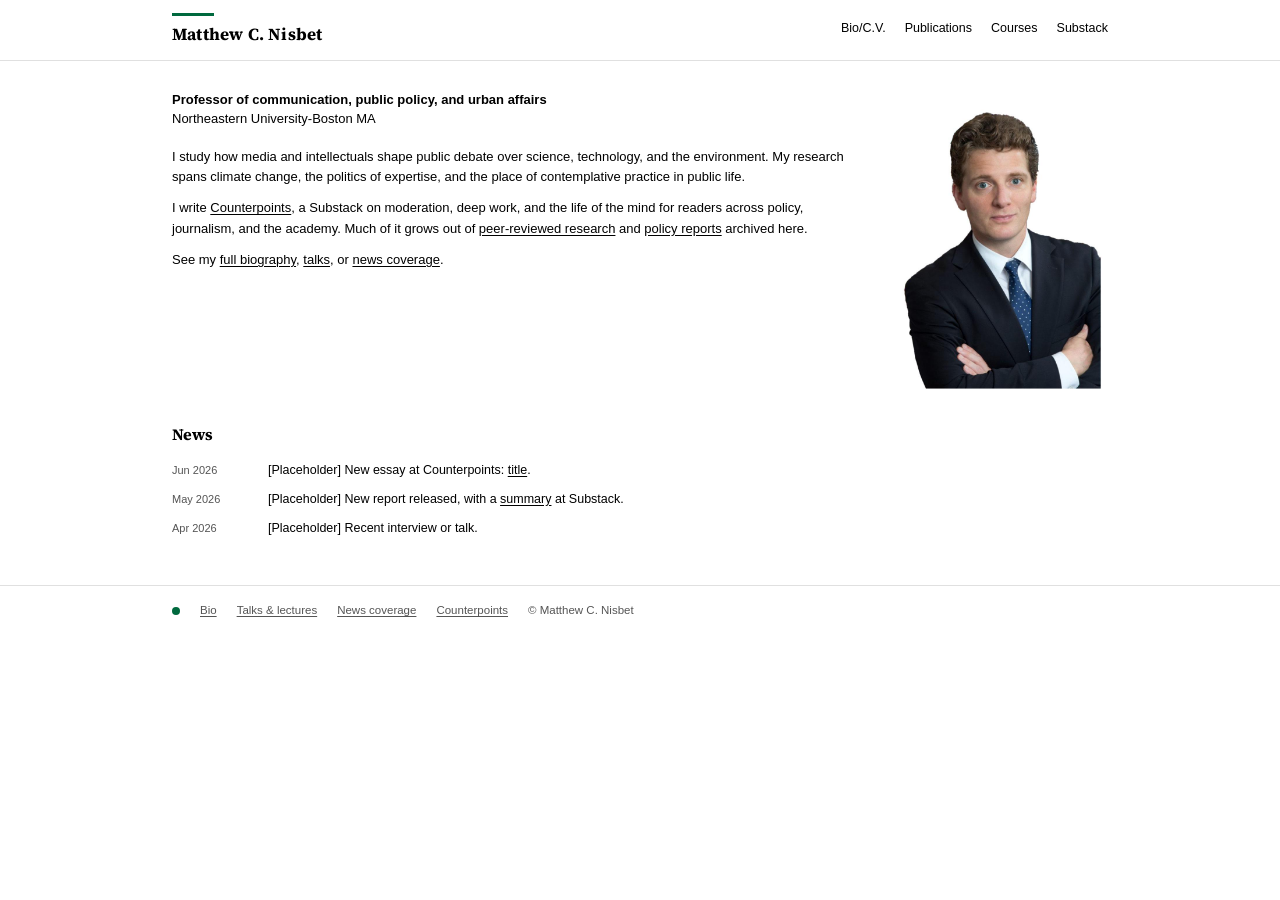
==== index.html @ 19f793f0 "Add files via upload initial site," ====
<!doctype html>
<html lang="en">
<head>
<meta charset="utf-8">
<meta name="viewport" content="width=device-width, initial-scale=1">
<title>Matthew C. Nisbet</title>
<link rel="icon" href="data:image/svg+xml,%3Csvg xmlns='http://www.w3.org/2000/svg' viewBox='0 0 32 32'%3E%3Ccircle cx='16' cy='16' r='9' fill='%2300693E'/%3E%3C/svg%3E">
<link rel="preconnect" href="https://fonts.googleapis.com">
<link rel="stylesheet" href="https://fonts.googleapis.com/css2?family=Source+Serif+4:ital,wght@0,400;0,600;0,700;1,400&display=swap">
<link rel="stylesheet" href="assets/css/style.css">
</head>
<body>
<header class="masthead"><div class="wrap">
  <a class="brand" href="index.html"><span class="bar"></span><span class="name">Matthew C. Nisbet</span></a>
  <nav class="main"><a href="bio.html">Bio/C.V.</a><a href="publications.html">Publications</a><a href="courses.html">Courses</a><a href="https://mattnisbet.substack.com">Substack</a></nav>
</div></header>
<main class="wrap">

<section class="intro">
  <div class="text">
    <div class="title-1">Professor of communication, public policy, and urban affairs</div>
    <div class="title-2">Northeastern University-Boston MA</div>
    <p>I study how media and intellectuals shape public debate over science, technology, and the environment. My research spans climate change, the politics of expertise, and the place of contemplative practice in public life.</p>
    <p>I write <a href="https://mattnisbet.substack.com">Counterpoints</a>, a Substack on moderation, deep work, and the life of the mind for readers across policy, journalism, and the academy. Much of it grows out of <a href="publications.html#peerreviewed">peer-reviewed research</a> and <a href="publications.html#reports">policy reports</a> archived here.</p>
    <p>See my <a href="bio.html">full biography</a>, <a href="talks.html">talks</a>, or <a href="media.html">news coverage</a>.</p>
  </div>
  <div class="photo"><img src="assets/img/headshot.jpg" alt="Matthew C. Nisbet"></div>
</section>

<section class="news">
  <h2>News</h2>
  <div class="item"><div class="date">Jun 2026</div><div class="body">[Placeholder] New essay at Counterpoints: <a href="https://mattnisbet.substack.com">title</a>.</div></div>
  <div class="item"><div class="date">May 2026</div><div class="body">[Placeholder] New report released, with a <a href="https://mattnisbet.substack.com">summary</a> at Substack.</div></div>
  <div class="item"><div class="date">Apr 2026</div><div class="body">[Placeholder] Recent interview or talk.</div></div>
</section>
</main>
<footer><div class="wrap">
  <span class="dot"></span>
  <a href="bio.html">Bio</a>
  <a href="talks.html">Talks &amp; lectures</a>
  <a href="media.html">News coverage</a>
  <a href="https://mattnisbet.substack.com">Counterpoints</a>
  <span>&copy; Matthew C. Nisbet</span>
</div></footer>
<script src="assets/js/site.js"></script>
</body></html>
---- assets/css/style.css ----
/* ============================================================
   Matthew C. Nisbet — personal site
   Design system: austere typographic minimalism
   - one accent: green #00693E
   - black text on white, links underlined black (never green)
   - serif wordmark/headings (Source Serif 4 stand-in for Utopia Std)
   - sans body (system sans), tight/condensed density
   To swap in real Utopia Std: replace the .wordmark font-family,
   or drop an SVG wordmark into the .masthead-name slot.
   ============================================================ */

:root{
  --green:#00693E;
  --ink:#000000;
  --muted:#555555;
  --rule:rgba(0,0,0,0.12);
  --panel:#f6f6f4;
  --maxw:1000px;
  --serif:"Source Serif 4", Georgia, "Times New Roman", serif;
  --sans:-apple-system, BlinkMacSystemFont, "Segoe UI", Helvetica, Arial, sans-serif;
}

*{box-sizing:border-box;}
html,body{margin:0;padding:0;background:#fff;color:var(--ink);}
body{font-family:var(--sans);font-size:13px;line-height:1.55;-webkit-font-smoothing:antialiased;}

.wrap{max-width:var(--maxw);margin:0 auto;padding:0 32px;}

/* ---------- links: black, underlined, never green ---------- */
a{color:var(--ink);text-decoration:underline;text-underline-offset:1.5px;}
a:hover{text-decoration-thickness:1.5px;}

/* ---------- masthead ---------- */
.masthead{border-bottom:0.5px solid var(--rule);}
.masthead .wrap{display:flex;align-items:center;justify-content:space-between;padding-top:13px;padding-bottom:13px;}
.brand{display:inline-flex;flex-direction:column;align-items:flex-start;text-decoration:none;}
.brand .bar{width:42px;height:2.5px;background:var(--green);margin-bottom:5px;}
.brand .name{font-family:var(--serif);font-weight:700;font-size:17px;letter-spacing:0.2px;color:var(--ink);}
nav.main{font-size:12.5px;display:flex;gap:19px;}
nav.main a{text-decoration:none;padding-bottom:2px;}
nav.main a.active{border-bottom:2px solid var(--green);}
nav.main a:hover{text-decoration:underline;}

/* ---------- landing ---------- */
.intro{display:flex;gap:36px;padding:30px 0 26px;}
.intro .text{flex:1;}
.intro .title-1{font-weight:600;font-size:13px;line-height:1.4;white-space:nowrap;}
.intro .title-2{font-weight:400;font-size:13px;margin-bottom:18px;}
.intro p{margin:0 0 11px;font-size:13px;line-height:1.55;}
.intro p:last-child{margin-bottom:0;}
.intro .photo{flex:0 0 220px;}
.intro .photo img{width:220px;height:auto;display:block;background:#fff;}

/* ---------- section headings ---------- */
h1.page{font-family:var(--serif);font-size:21px;font-weight:700;margin:28px 0 5px;}
h2.section{font-family:var(--serif);font-size:16px;font-weight:700;margin:26px 0 16px;scroll-margin-top:70px;}
.subnote{font-size:12px;margin-bottom:18px;}

/* ---------- news ---------- */
.news h2{font-family:var(--serif);font-size:16px;font-weight:700;margin:4px 0 14px;}
.news .item{display:flex;gap:16px;margin-bottom:10px;align-items:baseline;}
.news .item:last-child{margin-bottom:0;}
.news .date{flex:0 0 80px;font-size:11px;color:var(--muted);}
.news .body{font-size:12.5px;line-height:1.5;}

/* ---------- publications jump index ---------- */
.jump{font-size:12px;line-height:1.9;margin-bottom:26px;padding-bottom:16px;border-bottom:0.5px solid var(--rule);}
.jump a{margin-right:18px;}
.jump a:last-child{margin-right:0;}

/* ---------- citation list ---------- */
.cite{font-family:var(--serif);font-size:13px;line-height:1.5;margin-bottom:8px;padding-left:26px;text-indent:-26px;}
.cite em{font-style:italic;}
.actions{display:flex;gap:7px;padding-left:26px;margin-bottom:6px;flex-wrap:wrap;}
.actions + .panelwrap{margin-bottom:0;}
.entry{margin-bottom:22px;}
.btn{font-size:10.5px;border:0.5px solid rgba(0,0,0,0.35);padding:2px 8px;color:var(--ink);
     background:none;cursor:pointer;text-decoration:none;display:inline-flex;align-items:center;
     gap:4px;font-family:var(--sans);line-height:1.6;}
.btn:hover{border-color:var(--green);}
.btn[disabled]{display:none;}

/* ---------- expandable panels ---------- */
.panelwrap{padding-left:26px;}
.panel{display:none;background:var(--panel);border-left:2px solid var(--green);
       padding:12px 15px;font-size:12px;line-height:1.6;margin-top:8px;}
.panel.open{display:block;}
.panel .media-cite{margin-bottom:9px;}
.panel .media-cite:last-child{margin-bottom:0;}
.panel .essay-cite{margin-bottom:14px;}

/* ---------- bio page ---------- */
.bio-head{display:flex;gap:32px;align-items:flex-start;padding-top:26px;}
.bio-head .photo{flex:0 0 200px;}
.bio-head .photo img{width:200px;height:auto;display:block;}
.bio-head .cvline{text-align:center;font-family:var(--serif);font-size:15px;font-weight:600;margin-bottom:20px;}
.bio-body{font-size:13.5px;line-height:1.6;max-width:680px;}
.bio-body p{margin:0 0 13px;}

/* ---------- generic content ---------- */
.content{font-size:13.5px;line-height:1.6;max-width:720px;padding-top:8px;}
.content p{margin:0 0 13px;}
.course{margin-bottom:18px;}
.course .ct{font-family:var(--serif);font-weight:700;font-size:14px;}
.course .cd{font-size:13px;color:#222;}

/* ---------- footer ---------- */
footer{border-top:0.5px solid var(--rule);margin-top:48px;}
footer .wrap{display:flex;gap:20px;align-items:center;padding:16px 32px;font-size:11.5px;color:var(--muted);flex-wrap:wrap;}
footer .dot{width:8px;height:8px;border-radius:50%;background:var(--green);flex:0 0 8px;}
footer a{color:var(--muted);}

/* ---------- responsive ---------- */
@media (max-width:640px){
  .intro{flex-direction:column-reverse;gap:20px;}
  .intro .photo{flex:none;}
  .intro .photo img{width:160px;}
  .intro .title-1{white-space:normal;}
  nav.main{gap:13px;font-size:11.5px;}
  .masthead .wrap{flex-wrap:wrap;gap:8px;}
  .jump a{display:inline-block;margin-bottom:4px;}
  .bio-head{flex-direction:column;}
}
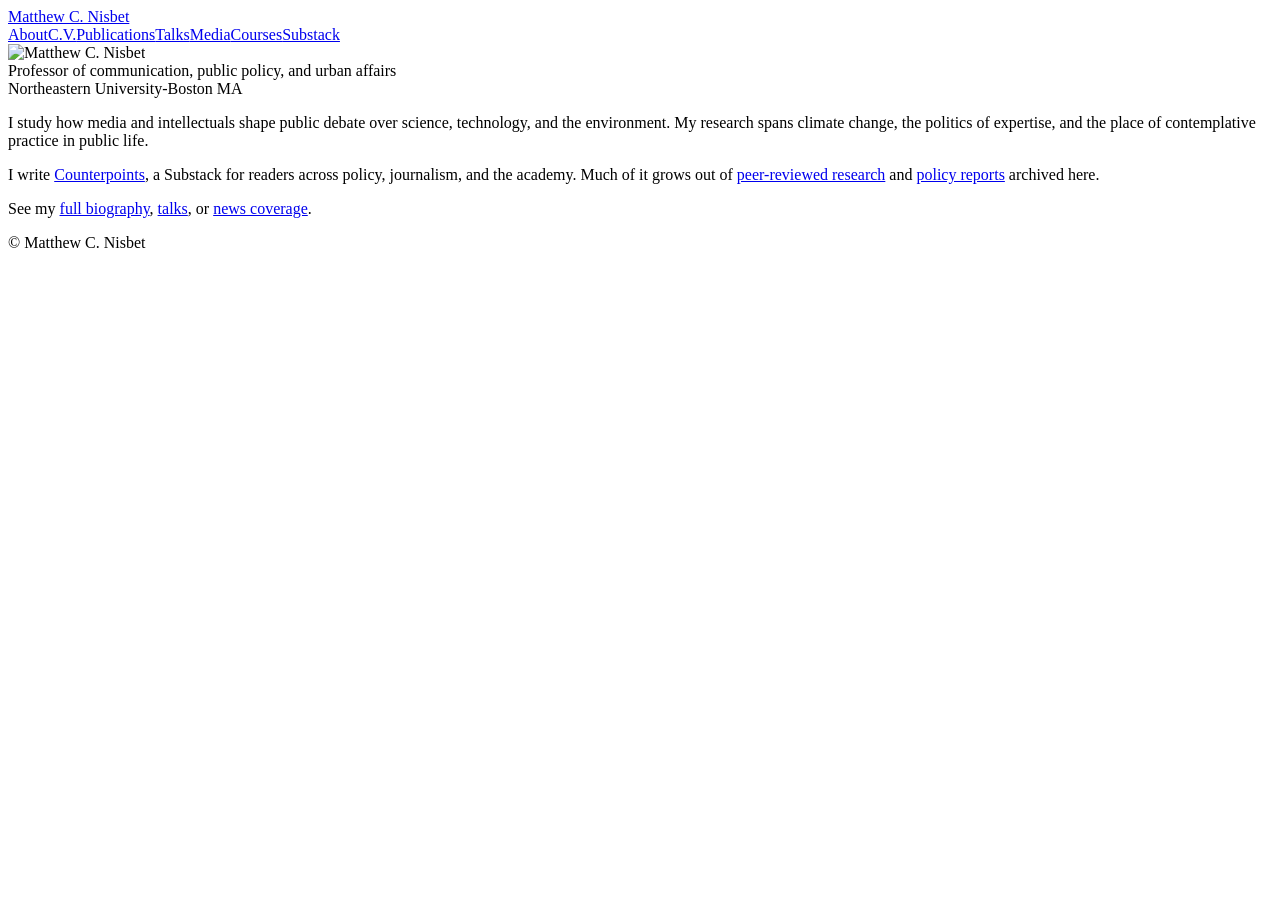
==== commit 7c0dc5b0: "Add files via upload" ====
--- a/index.html
+++ b/index.html
@@ -6,41 +6,29 @@
 <title>Matthew C. Nisbet</title>
 <link rel="icon" href="data:image/svg+xml,%3Csvg xmlns='http://www.w3.org/2000/svg' viewBox='0 0 32 32'%3E%3Ccircle cx='16' cy='16' r='9' fill='%2300693E'/%3E%3C/svg%3E">
 <link rel="preconnect" href="https://fonts.googleapis.com">
-<link rel="stylesheet" href="https://fonts.googleapis.com/css2?family=Source+Serif+4:ital,wght@0,400;0,600;0,700;1,400&display=swap">
+<link rel="stylesheet" href="https://fonts.googleapis.com/css2?family=Source+Serif+4:wght@400;600;700&display=swap">
 <link rel="stylesheet" href="assets/css/style.css">
 </head>
 <body>
 <header class="masthead"><div class="wrap">
   <a class="brand" href="index.html"><span class="bar"></span><span class="name">Matthew C. Nisbet</span></a>
-  <nav class="main"><a href="bio.html">Bio/C.V.</a><a href="publications.html">Publications</a><a href="courses.html">Courses</a><a href="https://mattnisbet.substack.com">Substack</a></nav>
+  <nav class="main"><a href="about.html" class="active">About</a><a href="cv.html">C.V.</a><a href="publications.html">Publications</a><a href="talks.html">Talks</a><a href="media.html">Media</a><a href="courses.html">Courses</a><a href="https://mattnisbet.substack.com">Substack</a></nav>
 </div></header>
 <main class="wrap">
 
-<section class="intro">
-  <div class="text">
-    <div class="title-1">Professor of communication, public policy, and urban affairs</div>
-    <div class="title-2">Northeastern University-Boston MA</div>
+<section class="hero">
+  <img class="avatar" src="assets/img/headshot.png" alt="Matthew C. Nisbet">
+  <div class="herotext">
+    <div class="title">Professor of communication, public policy, and urban affairs</div>
+    <div class="subtitle">Northeastern University-Boston MA</div>
     <p>I study how media and intellectuals shape public debate over science, technology, and the environment. My research spans climate change, the politics of expertise, and the place of contemplative practice in public life.</p>
-    <p>I write <a href="https://mattnisbet.substack.com">Counterpoints</a>, a Substack on moderation, deep work, and the life of the mind for readers across policy, journalism, and the academy. Much of it grows out of <a href="publications.html#peerreviewed">peer-reviewed research</a> and <a href="publications.html#reports">policy reports</a> archived here.</p>
-    <p>See my <a href="bio.html">full biography</a>, <a href="talks.html">talks</a>, or <a href="media.html">news coverage</a>.</p>
+    <p>I write <a href="https://mattnisbet.substack.com">Counterpoints</a>, a Substack for readers across policy, journalism, and the academy. Much of it grows out of <a href="publications.html#peerreviewed">peer-reviewed research</a> and <a href="publications.html#reports">policy reports</a> archived here.</p>
+    <p>See my <a href="about.html">full biography</a>, <a href="talks.html">talks</a>, or <a href="media.html">news coverage</a>.</p>
   </div>
-  <div class="photo"><img src="assets/img/headshot.jpg" alt="Matthew C. Nisbet"></div>
-</section>
-
-<section class="news">
-  <h2>News</h2>
-  <div class="item"><div class="date">Jun 2026</div><div class="body">[Placeholder] New essay at Counterpoints: <a href="https://mattnisbet.substack.com">title</a>.</div></div>
-  <div class="item"><div class="date">May 2026</div><div class="body">[Placeholder] New report released, with a <a href="https://mattnisbet.substack.com">summary</a> at Substack.</div></div>
-  <div class="item"><div class="date">Apr 2026</div><div class="body">[Placeholder] Recent interview or talk.</div></div>
 </section>
 </main>
 <footer><div class="wrap">
   <span class="dot"></span>
-  <a href="bio.html">Bio</a>
-  <a href="talks.html">Talks &amp; lectures</a>
-  <a href="media.html">News coverage</a>
-  <a href="https://mattnisbet.substack.com">Counterpoints</a>
-  <span>&copy; Matthew C. Nisbet</span>
+  <span class="copy">&copy; Matthew C. Nisbet</span>
 </div></footer>
-<script src="assets/js/site.js"></script>
 </body></html>
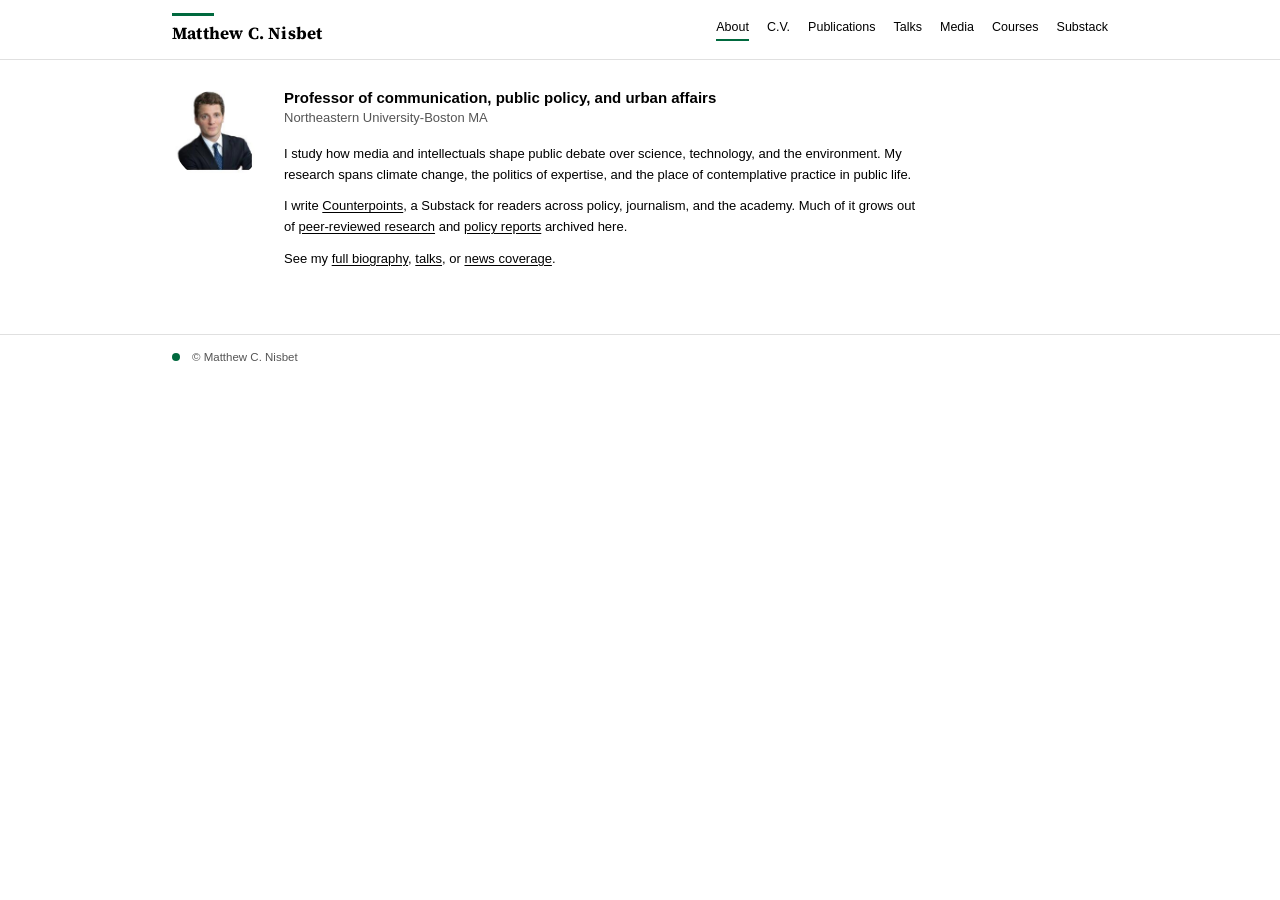
==== commit 55e75a6d: "Add files via upload" ====
--- a/index.html
+++ b/index.html
@@ -7,7 +7,7 @@
 <link rel="icon" href="data:image/svg+xml,%3Csvg xmlns='http://www.w3.org/2000/svg' viewBox='0 0 32 32'%3E%3Ccircle cx='16' cy='16' r='9' fill='%2300693E'/%3E%3C/svg%3E">
 <link rel="preconnect" href="https://fonts.googleapis.com">
 <link rel="stylesheet" href="https://fonts.googleapis.com/css2?family=Source+Serif+4:wght@400;600;700&display=swap">
-<link rel="stylesheet" href="assets/css/style.css">
+<link rel="stylesheet" href="style.css">
 </head>
 <body>
 <header class="masthead"><div class="wrap">
@@ -17,7 +17,7 @@
 <main class="wrap">
 
 <section class="hero">
-  <img class="avatar" src="assets/img/headshot.png" alt="Matthew C. Nisbet">
+  <img class="avatar" src="headshot.png" alt="Matthew C. Nisbet">
   <div class="herotext">
     <div class="title">Professor of communication, public policy, and urban affairs</div>
     <div class="subtitle">Northeastern University-Boston MA</div>
--- a/style.css
+++ b/style.css
@@ -0,0 +1,115 @@
+/* ============================================================
+   Matthew C. Nisbet — personal site
+   Redesign June 2026 (revised).
+   - one accent: green #00693E (dot, bar, active-tab underline only)
+   - black text on white; links black + underlined, never green
+   - Source Serif 4 for titles and citations; system sans for nav/labels
+   - no italics; circular headshot; no divider lines; flush-left citations
+   - dense list spacing; year subheaders on Talks and Media
+   - no footer navigation (redundant with top nav)
+   ============================================================ */
+
+:root{
+  --green:#00693E;
+  --ink:#000000;
+  --muted:#555555;
+  --rule:rgba(0,0,0,0.12);
+  --maxw:1000px;
+  --serif:"Source Serif 4", Georgia, "Times New Roman", serif;
+  --sans:-apple-system, BlinkMacSystemFont, "Segoe UI", Helvetica, Arial, sans-serif;
+}
+
+*{box-sizing:border-box;}
+html,body{margin:0;padding:0;background:#fff;color:var(--ink);}
+body{font-family:var(--sans);font-size:13px;line-height:1.5;-webkit-font-smoothing:antialiased;}
+
+.wrap{max-width:var(--maxw);margin:0 auto;padding:0 32px;}
+
+/* links: black, underlined, never green; italics never */
+a{color:var(--ink);text-decoration:underline;text-underline-offset:1.5px;}
+a:hover{text-decoration-thickness:1.5px;}
+em,i{font-style:normal;}
+
+/* ---------- masthead ---------- */
+.masthead{border-bottom:0.5px solid var(--rule);}
+.masthead .wrap{display:flex;align-items:center;justify-content:space-between;
+  padding-top:13px;padding-bottom:13px;}
+.brand{display:inline-flex;flex-direction:column;align-items:flex-start;text-decoration:none;}
+.brand .bar{width:42px;height:2.5px;background:var(--green);margin-bottom:5px;}
+.brand .name{font-family:var(--serif);font-weight:700;font-size:17px;letter-spacing:0.2px;color:var(--ink);}
+nav.main{font-size:12.5px;display:flex;gap:18px;flex-wrap:wrap;}
+nav.main a{text-decoration:none;padding-bottom:2px;color:var(--ink);}
+nav.main a.active{border-bottom:2px solid var(--green);}
+nav.main a:hover{text-decoration:underline;}
+
+/* ---------- headshot avatar (circular) ---------- */
+.avatar{width:92px;height:92px;border-radius:50%;object-fit:cover;display:block;background:#fff;}
+
+/* ---------- landing hero ---------- */
+.hero{display:flex;gap:20px;align-items:flex-start;padding:28px 0 24px;}
+.hero .avatar{flex:0 0 92px;margin-top:2px;}
+.hero .herotext{flex:1;max-width:640px;}
+.hero .title{font-weight:600;font-size:15px;line-height:1.35;}
+.hero .subtitle{font-weight:400;font-size:13px;color:var(--muted);margin-bottom:16px;}
+.hero p{margin:0 0 11px;font-size:13px;line-height:1.6;}
+.hero p:last-child{margin-bottom:0;}
+
+/* ---------- about / bio ---------- */
+.bio{display:flex;gap:20px;align-items:flex-start;padding:28px 0 18px;}
+.bio .avatar{flex:0 0 96px;width:96px;height:96px;margin-top:4px;}
+.bio .biotext{flex:1;max-width:660px;font-size:14px;line-height:1.6;}
+.bio .biotext p{margin:0 0 13px;}
+
+/* ---------- two-column pages (CV, Publications) ---------- */
+.cols{display:flex;gap:30px;align-items:flex-start;padding-top:24px;}
+.side{flex:0 0 150px;position:sticky;top:18px;}
+.side .avatar{width:96px;height:96px;margin-bottom:14px;}
+.sidenav{display:flex;flex-direction:column;gap:5px;}
+.sidenav a{font-size:12px;line-height:1.25;color:var(--muted);text-decoration:none;}
+.sidenav a:hover{color:var(--green);text-decoration:underline;}
+.sidenav .glabel{font-size:11px;font-weight:700;letter-spacing:0.04em;text-transform:uppercase;
+  color:var(--muted);margin:11px 0 2px;}
+.sidenav .gap{height:11px;}
+.maincol{flex:1;min-width:0;}
+
+/* ---------- page titles ---------- */
+.cvtitle{font-family:var(--sans);font-size:16px;font-weight:700;margin:0;letter-spacing:-0.01em;}
+.cvmeta{font-size:13px;color:var(--muted);margin:0 0 14px;}
+.cvmeta a{color:var(--muted);text-decoration:underline;margin-right:14px;}
+h1.page{font-family:var(--sans);font-size:20px;font-weight:700;margin:26px 0 12px;letter-spacing:-0.01em;}
+
+/* ---------- section headings: sans, no divider lines ---------- */
+h2.section{font-family:var(--sans);font-size:14px;font-weight:700;margin:16px 0 6px;
+  scroll-margin-top:70px;}
+h3.subsection{font-family:var(--sans);font-size:12.5px;font-weight:700;color:#222;margin:10px 0 4px;}
+/* bracketed counts: never bold */
+.ct{font-weight:400;color:var(--muted);}
+
+/* ---------- year subheaders (Talks, Media): serif, body size, bold ---------- */
+.yearhead{font-family:var(--serif);font-size:13px;font-weight:700;margin:14px 0 5px;}
+.yearhead:first-of-type{margin-top:4px;}
+
+/* ---------- citation entries: flush left, dense ---------- */
+.entry{margin-bottom:5px;}
+.cite{font-family:var(--serif);font-size:13px;line-height:1.4;}
+.listcol{padding-top:2px;}
+
+/* ---------- footer: copyright only, no navigation ---------- */
+footer{border-top:0.5px solid var(--rule);margin-top:40px;}
+footer .wrap{display:flex;gap:12px;align-items:center;padding:14px 32px;
+  font-size:11.5px;color:var(--muted);}
+footer .dot{width:8px;height:8px;border-radius:50%;background:var(--green);flex:0 0 8px;}
+
+/* ---------- responsive ---------- */
+@media (max-width:720px){
+  .cols{flex-direction:column;gap:16px;}
+  .side{position:static;flex:none;display:flex;gap:18px;align-items:flex-start;}
+  .side .avatar{margin-bottom:0;}
+  .sidenav{flex:1;}
+}
+@media (max-width:600px){
+  .hero{flex-direction:column;gap:14px;}
+  .bio{flex-direction:column;gap:14px;}
+  nav.main{gap:12px;font-size:11.5px;}
+  .masthead .wrap{flex-wrap:wrap;gap:8px;}
+}
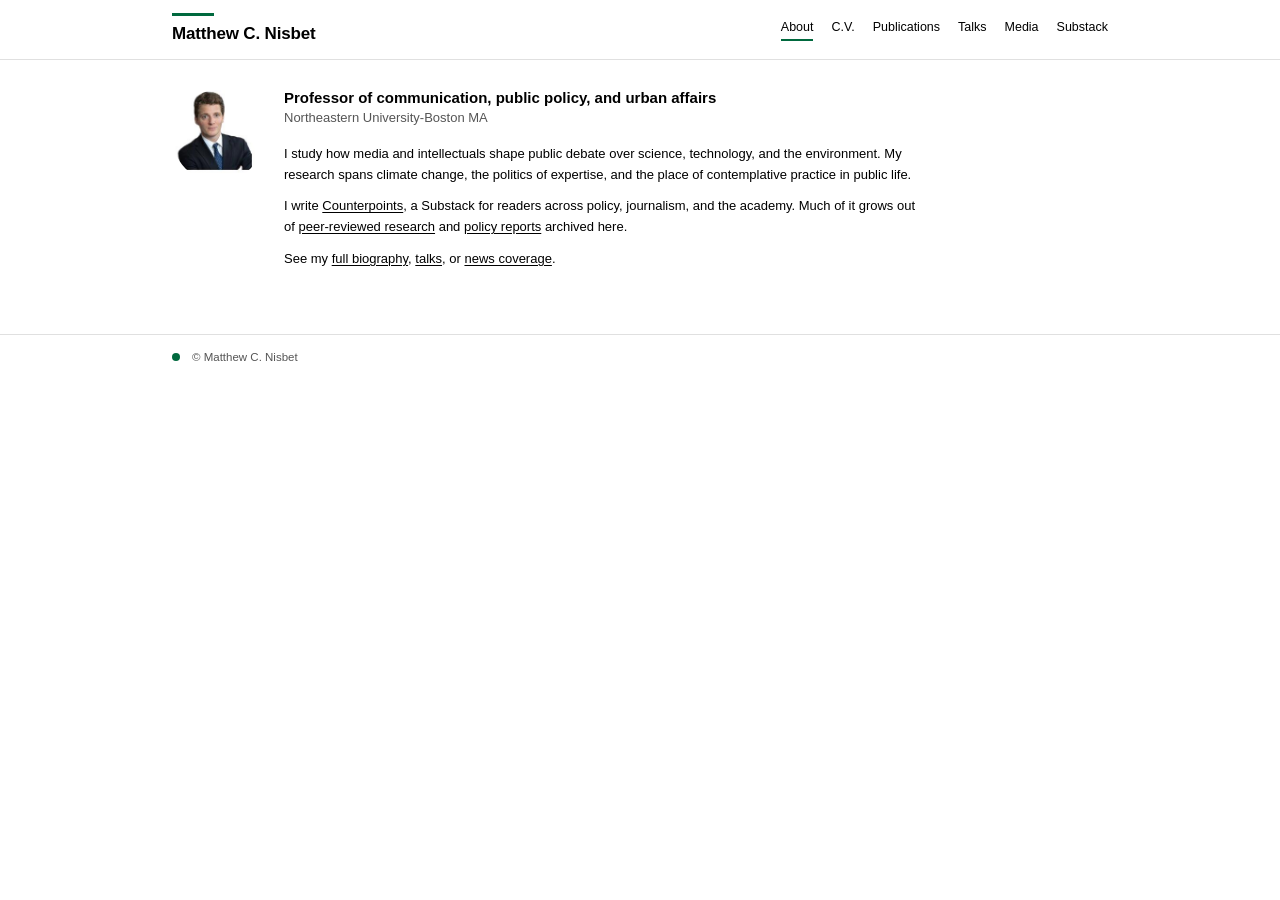
==== commit 52e9c822: "Add files via upload" ====
--- a/index.html
+++ b/index.html
@@ -5,14 +5,12 @@
 <meta name="viewport" content="width=device-width, initial-scale=1">
 <title>Matthew C. Nisbet</title>
 <link rel="icon" href="data:image/svg+xml,%3Csvg xmlns='http://www.w3.org/2000/svg' viewBox='0 0 32 32'%3E%3Ccircle cx='16' cy='16' r='9' fill='%2300693E'/%3E%3C/svg%3E">
-<link rel="preconnect" href="https://fonts.googleapis.com">
-<link rel="stylesheet" href="https://fonts.googleapis.com/css2?family=Source+Serif+4:wght@400;600;700&display=swap">
 <link rel="stylesheet" href="style.css">
 </head>
 <body>
 <header class="masthead"><div class="wrap">
   <a class="brand" href="index.html"><span class="bar"></span><span class="name">Matthew C. Nisbet</span></a>
-  <nav class="main"><a href="about.html" class="active">About</a><a href="cv.html">C.V.</a><a href="publications.html">Publications</a><a href="talks.html">Talks</a><a href="media.html">Media</a><a href="courses.html">Courses</a><a href="https://mattnisbet.substack.com">Substack</a></nav>
+  <nav class="main"><a href="about.html" class="active">About</a><a href="cv.html">C.V.</a><a href="publications.html">Publications</a><a href="talks.html">Talks</a><a href="media.html">Media</a><a href="https://mattnisbet.substack.com">Substack</a></nav>
 </div></header>
 <main class="wrap">
 
--- a/style.css
+++ b/style.css
@@ -21,7 +21,7 @@
 
 *{box-sizing:border-box;}
 html,body{margin:0;padding:0;background:#fff;color:var(--ink);}
-body{font-family:var(--sans);font-size:13px;line-height:1.5;-webkit-font-smoothing:antialiased;}
+body{font-family:var(--sans);font-size:13px;line-height:1.5;}
 
 .wrap{max-width:var(--maxw);margin:0 auto;padding:0 32px;}
 
@@ -36,7 +36,7 @@
   padding-top:13px;padding-bottom:13px;}
 .brand{display:inline-flex;flex-direction:column;align-items:flex-start;text-decoration:none;}
 .brand .bar{width:42px;height:2.5px;background:var(--green);margin-bottom:5px;}
-.brand .name{font-family:var(--serif);font-weight:700;font-size:17px;letter-spacing:0.2px;color:var(--ink);}
+.brand .name{font-family:var(--sans);font-weight:700;font-size:17px;letter-spacing:-0.01em;color:var(--ink);}
 nav.main{font-size:12.5px;display:flex;gap:18px;flex-wrap:wrap;}
 nav.main a{text-decoration:none;padding-bottom:2px;color:var(--ink);}
 nav.main a.active{border-bottom:2px solid var(--green);}
@@ -65,33 +65,33 @@
 .side{flex:0 0 150px;position:sticky;top:18px;}
 .side .avatar{width:96px;height:96px;margin-bottom:14px;}
 .sidenav{display:flex;flex-direction:column;gap:5px;}
-.sidenav a{font-size:12px;line-height:1.25;color:var(--muted);text-decoration:none;}
+.sidenav a{font-size:12px;line-height:1.25;color:#000000;text-decoration:none;}
 .sidenav a:hover{color:var(--green);text-decoration:underline;}
 .sidenav .glabel{font-size:11px;font-weight:700;letter-spacing:0.04em;text-transform:uppercase;
-  color:var(--muted);margin:11px 0 2px;}
+  color:#000000;margin:11px 0 2px;}
 .sidenav .gap{height:11px;}
 .maincol{flex:1;min-width:0;}
 
 /* ---------- page titles ---------- */
 .cvtitle{font-family:var(--sans);font-size:16px;font-weight:700;margin:0;letter-spacing:-0.01em;}
-.cvmeta{font-size:13px;color:var(--muted);margin:0 0 14px;}
-.cvmeta a{color:var(--muted);text-decoration:underline;margin-right:14px;}
+.cvmeta{font-size:13px;color:#000000;margin:0 0 14px;}
+.cvmeta a{color:#000000;text-decoration:underline;margin-right:14px;}
 h1.page{font-family:var(--sans);font-size:20px;font-weight:700;margin:26px 0 12px;letter-spacing:-0.01em;}
 
 /* ---------- section headings: sans, no divider lines ---------- */
 h2.section{font-family:var(--sans);font-size:14px;font-weight:700;margin:16px 0 6px;
   scroll-margin-top:70px;}
-h3.subsection{font-family:var(--sans);font-size:12.5px;font-weight:700;color:#222;margin:10px 0 4px;}
+h3.subsection{font-family:var(--sans);font-size:12.5px;font-weight:700;color:#000000;margin:10px 0 4px;}
 /* bracketed counts: never bold */
-.ct{font-weight:400;color:var(--muted);}
+.ct{font-weight:400;color:#000000;}
 
 /* ---------- year subheaders (Talks, Media): serif, body size, bold ---------- */
-.yearhead{font-family:var(--serif);font-size:13px;font-weight:700;margin:14px 0 5px;}
+.yearhead{font-family:var(--sans);font-size:13px;font-weight:700;margin:14px 0 5px;}
 .yearhead:first-of-type{margin-top:4px;}
 
 /* ---------- citation entries: flush left, dense ---------- */
 .entry{margin-bottom:5px;}
-.cite{font-family:var(--serif);font-size:13px;line-height:1.4;}
+.cite{font-family:var(--sans);font-size:13px;line-height:1.45;color:#000000;}
 .listcol{padding-top:2px;}
 
 /* ---------- footer: copyright only, no navigation ---------- */
@@ -99,6 +99,18 @@
 footer .wrap{display:flex;gap:12px;align-items:center;padding:14px 32px;
   font-size:11.5px;color:var(--muted);}
 footer .dot{width:8px;height:8px;border-radius:50%;background:var(--green);flex:0 0 8px;}
+
+/* ---------- CV square bullets ---------- */
+.bullets{list-style:none;margin:0;padding:0;}
+.bullets li{position:relative;padding-left:13px;margin-bottom:3px;
+  font-family:var(--sans);font-size:13px;line-height:1.45;color:#000000;}
+.bullets li::before{content:"";position:absolute;left:0;top:6px;width:4px;height:4px;background:#000000;}
+
+/* ---------- impact/recognition (no bullets) ---------- */
+.impact-label{font-family:var(--sans);font-weight:700;font-size:13px;line-height:1.45;
+  color:#000000;margin:12px 0 2px;}
+.impact-label:first-child{margin-top:0;}
+.impact-line{font-family:var(--sans);font-size:13px;line-height:1.45;color:#000000;margin:0 0 2px;}
 
 /* ---------- responsive ---------- */
 @media (max-width:720px){
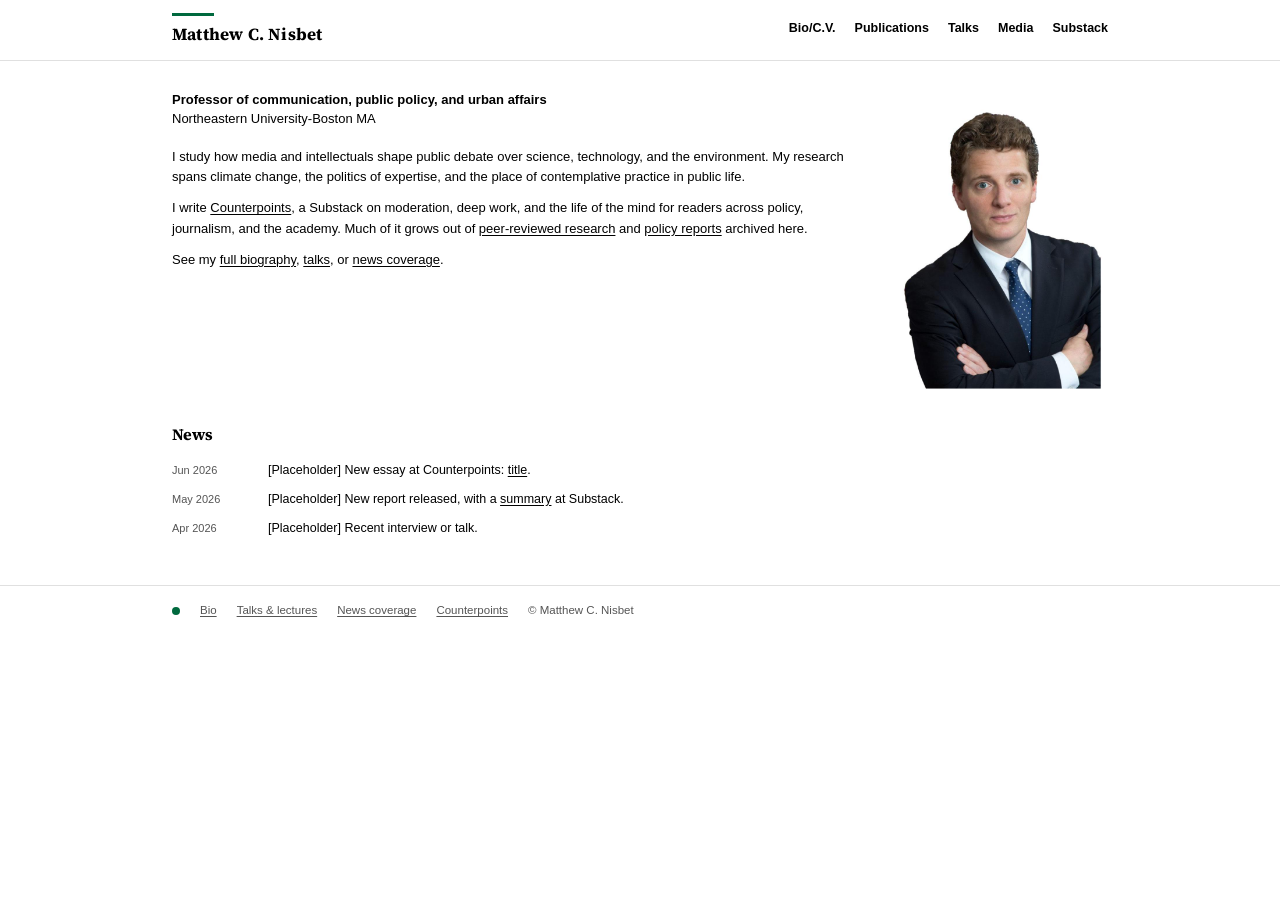
==== commit 97cb5e5e: "Add files via upload" ====
--- a/index.html
+++ b/index.html
@@ -5,28 +5,41 @@
 <meta name="viewport" content="width=device-width, initial-scale=1">
 <title>Matthew C. Nisbet</title>
 <link rel="icon" href="data:image/svg+xml,%3Csvg xmlns='http://www.w3.org/2000/svg' viewBox='0 0 32 32'%3E%3Ccircle cx='16' cy='16' r='9' fill='%2300693E'/%3E%3C/svg%3E">
-<link rel="stylesheet" href="style.css">
+<link rel="preconnect" href="https://fonts.googleapis.com">
+<link rel="stylesheet" href="https://fonts.googleapis.com/css2?family=Source+Serif+4:ital,wght@0,400;0,600;0,700;1,400&display=swap">
+<link rel="stylesheet" href="assets/css/style.css">
 </head>
 <body>
 <header class="masthead"><div class="wrap">
   <a class="brand" href="index.html"><span class="bar"></span><span class="name">Matthew C. Nisbet</span></a>
-  <nav class="main"><a href="about.html" class="active">About</a><a href="cv.html">C.V.</a><a href="publications.html">Publications</a><a href="talks.html">Talks</a><a href="media.html">Media</a><a href="https://mattnisbet.substack.com">Substack</a></nav>
+  <nav class="main"><a href="bio.html">Bio/C.V.</a><a href="publications.html">Publications</a><a href="talks.html">Talks</a><a href="media.html">Media</a><a href="https://mattnisbet.substack.com">Substack</a></nav>
 </div></header>
 <main class="wrap">
 
-<section class="hero">
-  <img class="avatar" src="headshot.png" alt="Matthew C. Nisbet">
-  <div class="herotext">
-    <div class="title">Professor of communication, public policy, and urban affairs</div>
-    <div class="subtitle">Northeastern University-Boston MA</div>
+<section class="intro">
+  <div class="text">
+    <div class="title-1">Professor of communication, public policy, and urban affairs</div>
+    <div class="title-2">Northeastern University-Boston MA</div>
     <p>I study how media and intellectuals shape public debate over science, technology, and the environment. My research spans climate change, the politics of expertise, and the place of contemplative practice in public life.</p>
-    <p>I write <a href="https://mattnisbet.substack.com">Counterpoints</a>, a Substack for readers across policy, journalism, and the academy. Much of it grows out of <a href="publications.html#peerreviewed">peer-reviewed research</a> and <a href="publications.html#reports">policy reports</a> archived here.</p>
-    <p>See my <a href="about.html">full biography</a>, <a href="talks.html">talks</a>, or <a href="media.html">news coverage</a>.</p>
+    <p>I write <a href="https://mattnisbet.substack.com">Counterpoints</a>, a Substack on moderation, deep work, and the life of the mind for readers across policy, journalism, and the academy. Much of it grows out of <a href="publications.html#peerreviewed">peer-reviewed research</a> and <a href="publications.html#reports">policy reports</a> archived here.</p>
+    <p>See my <a href="bio.html">full biography</a>, <a href="talks.html">talks</a>, or <a href="media.html">news coverage</a>.</p>
   </div>
+  <div class="photo"><img src="assets/img/headshot.jpg" alt="Matthew C. Nisbet"></div>
+</section>
+
+<section class="news">
+  <h2>News</h2>
+  <div class="item"><div class="date">Jun 2026</div><div class="body">[Placeholder] New essay at Counterpoints: <a href="https://mattnisbet.substack.com">title</a>.</div></div>
+  <div class="item"><div class="date">May 2026</div><div class="body">[Placeholder] New report released, with a <a href="https://mattnisbet.substack.com">summary</a> at Substack.</div></div>
+  <div class="item"><div class="date">Apr 2026</div><div class="body">[Placeholder] Recent interview or talk.</div></div>
 </section>
 </main>
 <footer><div class="wrap">
   <span class="dot"></span>
-  <span class="copy">&copy; Matthew C. Nisbet</span>
+  <a href="bio.html">Bio</a>
+  <a href="talks.html">Talks &amp; lectures</a>
+  <a href="media.html">News coverage</a>
+  <a href="https://mattnisbet.substack.com">Counterpoints</a>
+  <span>&copy; Matthew C. Nisbet</span>
 </div></footer>
 </body></html>
--- a/assets/css/style.css
+++ b/assets/css/style.css
@@ -0,0 +1,125 @@
+/* ============================================================
+   Matthew C. Nisbet — personal site
+   Design system: austere typographic minimalism
+   - one accent: green #00693E
+   - black text on white, links underlined black (never green)
+   - serif wordmark/headings (Source Serif 4 stand-in for Utopia Std)
+   - sans body (system sans), tight/condensed density
+   To swap in real Utopia Std: replace the .wordmark font-family,
+   or drop an SVG wordmark into the .masthead-name slot.
+   ============================================================ */
+
+:root{
+  --green:#00693E;
+  --ink:#000000;
+  --muted:#555555;
+  --rule:rgba(0,0,0,0.12);
+  --panel:#f6f6f4;
+  --maxw:1000px;
+  --serif:"Source Serif 4", Georgia, "Times New Roman", serif;
+  --sans:-apple-system, BlinkMacSystemFont, "Segoe UI", Helvetica, Arial, sans-serif;
+}
+
+*{box-sizing:border-box;}
+html,body{margin:0;padding:0;background:#fff;color:var(--ink);}
+body{font-family:var(--sans);font-size:13px;line-height:1.55;-webkit-font-smoothing:antialiased;}
+
+.wrap{max-width:var(--maxw);margin:0 auto;padding:0 32px;}
+
+/* ---------- links: black, underlined, never green ---------- */
+a{color:var(--ink);text-decoration:underline;text-underline-offset:1.5px;}
+a:hover{text-decoration-thickness:1.5px;}
+
+/* ---------- masthead ---------- */
+.masthead{border-bottom:0.5px solid var(--rule);}
+.masthead .wrap{display:flex;align-items:center;justify-content:space-between;padding-top:13px;padding-bottom:13px;}
+.brand{display:inline-flex;flex-direction:column;align-items:flex-start;text-decoration:none;}
+.brand .bar{width:42px;height:2.5px;background:var(--green);margin-bottom:5px;}
+.brand .name{font-family:var(--serif);font-weight:700;font-size:17px;letter-spacing:0.2px;color:var(--ink);}
+nav.main{font-size:12.5px;display:flex;gap:19px;}
+nav.main a{text-decoration:none;padding-bottom:2px;font-weight:700;}
+nav.main a.active{border-bottom:2px solid var(--green);}
+nav.main a:hover{text-decoration:underline;}
+
+/* ---------- landing ---------- */
+.intro{display:flex;gap:36px;padding:30px 0 26px;}
+.intro .text{flex:1;}
+.intro .title-1{font-weight:600;font-size:13px;line-height:1.4;white-space:nowrap;}
+.intro .title-2{font-weight:400;font-size:13px;margin-bottom:18px;}
+.intro p{margin:0 0 11px;font-size:13px;line-height:1.55;}
+.intro p:last-child{margin-bottom:0;}
+.intro .photo{flex:0 0 220px;}
+.intro .photo img{width:220px;height:auto;display:block;background:#fff;}
+
+/* ---------- section headings ---------- */
+h1.page{font-family:var(--serif);font-size:17px;font-weight:700;letter-spacing:0.2px;margin:24px 0 16px;}
+h2.section{font-family:var(--serif);font-size:16px;font-weight:700;margin:26px 0 16px;scroll-margin-top:70px;}
+.subnote{font-size:12px;margin-bottom:18px;}
+
+/* ---------- news ---------- */
+.news h2{font-family:var(--serif);font-size:16px;font-weight:700;margin:4px 0 14px;}
+.news .item{display:flex;gap:16px;margin-bottom:10px;align-items:baseline;}
+.news .item:last-child{margin-bottom:0;}
+.news .date{flex:0 0 80px;font-size:11px;color:var(--muted);}
+.news .body{font-size:12.5px;line-height:1.5;}
+
+/* ---------- publications jump index ---------- */
+.jump{font-size:12px;line-height:1.9;margin-bottom:26px;padding-bottom:16px;border-bottom:0.5px solid var(--rule);}
+.jump a{margin-right:18px;}
+.jump a:last-child{margin-right:0;}
+
+/* ---------- citation list ---------- */
+.cite{font-family:var(--serif);font-size:13px;line-height:1.45;margin-bottom:0;}
+.cite em{font-style:italic;}
+.actions{display:flex;gap:7px;padding-left:26px;margin-bottom:6px;flex-wrap:wrap;}
+.actions + .panelwrap{margin-bottom:0;}
+.entry{margin-bottom:10px;}
+.btn{font-size:10.5px;border:0.5px solid rgba(0,0,0,0.35);padding:2px 8px;color:var(--ink);
+     background:none;cursor:pointer;text-decoration:none;display:inline-flex;align-items:center;
+     gap:4px;font-family:var(--sans);line-height:1.6;}
+.btn:hover{border-color:var(--green);}
+.btn[disabled]{display:none;}
+
+/* ---------- expandable panels ---------- */
+.panelwrap{padding-left:26px;}
+.panel{display:none;background:var(--panel);border-left:2px solid var(--green);
+       padding:12px 15px;font-size:12px;line-height:1.6;margin-top:8px;}
+.panel.open{display:block;}
+.panel .media-cite{margin-bottom:9px;}
+.panel .media-cite:last-child{margin-bottom:0;}
+.panel .essay-cite{margin-bottom:14px;}
+
+/* ---------- bio page ---------- */
+.bio-head{display:flex;gap:32px;align-items:flex-start;padding-top:26px;}
+.bio-head .photo{flex:0 0 200px;}
+.bio-head .photo img{width:200px;height:auto;display:block;}
+.bio-head .cvline{text-align:center;font-family:var(--serif);font-size:15px;font-weight:600;margin-bottom:20px;}
+.bio-body{font-size:13.5px;line-height:1.6;max-width:680px;}
+.bio-body p{margin:0 0 13px;}
+
+/* ---------- generic content ---------- */
+.content{font-size:13.5px;line-height:1.6;max-width:720px;padding-top:8px;}
+.content p{margin:0 0 13px;}
+.course{margin-bottom:18px;}
+.course .ct{font-family:var(--serif);font-weight:700;font-size:14px;}
+.course .cd{font-size:13px;color:#222;}
+
+/* ---------- footer ---------- */
+footer{border-top:0.5px solid var(--rule);margin-top:48px;}
+footer .wrap{display:flex;gap:20px;align-items:center;padding:16px 32px;font-size:11.5px;color:var(--muted);flex-wrap:wrap;}
+footer .dot{width:8px;height:8px;border-radius:50%;background:var(--green);flex:0 0 8px;}
+footer a{color:var(--muted);}
+
+/* ---------- responsive ---------- */
+@media (max-width:640px){
+  .intro{flex-direction:column-reverse;gap:20px;}
+  .intro .photo{flex:none;}
+  .intro .photo img{width:160px;}
+  .intro .title-1{white-space:normal;}
+  nav.main{gap:13px;font-size:11.5px;}
+  .masthead .wrap{flex-wrap:wrap;gap:8px;}
+  .jump a{display:inline-block;margin-bottom:4px;}
+  .bio-head{flex-direction:column;}
+}
+
+.cite a{color:var(--ink);text-decoration:underline;}
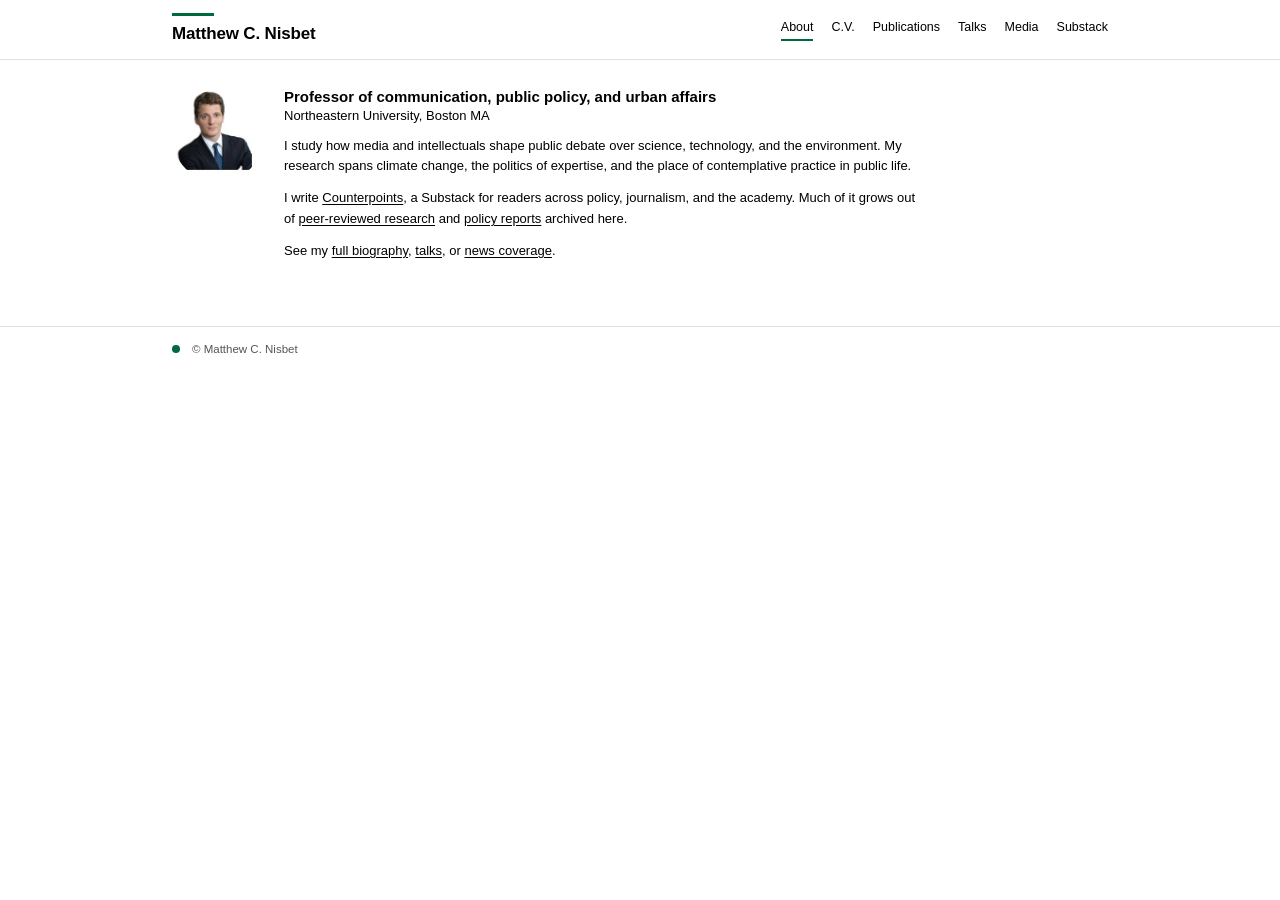
==== commit 87cb9c85: "Add files via upload" ====
--- a/index.html
+++ b/index.html
@@ -5,41 +5,28 @@
 <meta name="viewport" content="width=device-width, initial-scale=1">
 <title>Matthew C. Nisbet</title>
 <link rel="icon" href="data:image/svg+xml,%3Csvg xmlns='http://www.w3.org/2000/svg' viewBox='0 0 32 32'%3E%3Ccircle cx='16' cy='16' r='9' fill='%2300693E'/%3E%3C/svg%3E">
-<link rel="preconnect" href="https://fonts.googleapis.com">
-<link rel="stylesheet" href="https://fonts.googleapis.com/css2?family=Source+Serif+4:ital,wght@0,400;0,600;0,700;1,400&display=swap">
-<link rel="stylesheet" href="assets/css/style.css">
+<link rel="stylesheet" href="style.css">
 </head>
 <body>
 <header class="masthead"><div class="wrap">
   <a class="brand" href="index.html"><span class="bar"></span><span class="name">Matthew C. Nisbet</span></a>
-  <nav class="main"><a href="bio.html">Bio/C.V.</a><a href="publications.html">Publications</a><a href="talks.html">Talks</a><a href="media.html">Media</a><a href="https://mattnisbet.substack.com">Substack</a></nav>
+  <nav class="main"><a href="about.html" class="active">About</a><a href="cv.html">C.V.</a><a href="publications.html">Publications</a><a href="talks.html">Talks</a><a href="media.html">Media</a><a href="https://mattnisbet.substack.com">Substack</a></nav>
 </div></header>
 <main class="wrap">
 
-<section class="intro">
-  <div class="text">
-    <div class="title-1">Professor of communication, public policy, and urban affairs</div>
-    <div class="title-2">Northeastern University-Boston MA</div>
+<section class="hero">
+  <img class="avatar" src="headshot.png" alt="Matthew C. Nisbet">
+  <div class="herotext">
+    <div class="title">Professor of communication, public policy, and urban affairs</div>
+    <div class="subtitle">Northeastern University, Boston MA</div>
     <p>I study how media and intellectuals shape public debate over science, technology, and the environment. My research spans climate change, the politics of expertise, and the place of contemplative practice in public life.</p>
-    <p>I write <a href="https://mattnisbet.substack.com">Counterpoints</a>, a Substack on moderation, deep work, and the life of the mind for readers across policy, journalism, and the academy. Much of it grows out of <a href="publications.html#peerreviewed">peer-reviewed research</a> and <a href="publications.html#reports">policy reports</a> archived here.</p>
-    <p>See my <a href="bio.html">full biography</a>, <a href="talks.html">talks</a>, or <a href="media.html">news coverage</a>.</p>
+    <p>I write <a href="https://mattnisbet.substack.com">Counterpoints</a>, a Substack for readers across policy, journalism, and the academy. Much of it grows out of <a href="publications.html#peerreviewed">peer-reviewed research</a> and <a href="publications.html#reports">policy reports</a> archived here.</p>
+    <p>See my <a href="about.html">full biography</a>, <a href="talks.html">talks</a>, or <a href="media.html">news coverage</a>.</p>
   </div>
-  <div class="photo"><img src="assets/img/headshot.jpg" alt="Matthew C. Nisbet"></div>
-</section>
-
-<section class="news">
-  <h2>News</h2>
-  <div class="item"><div class="date">Jun 2026</div><div class="body">[Placeholder] New essay at Counterpoints: <a href="https://mattnisbet.substack.com">title</a>.</div></div>
-  <div class="item"><div class="date">May 2026</div><div class="body">[Placeholder] New report released, with a <a href="https://mattnisbet.substack.com">summary</a> at Substack.</div></div>
-  <div class="item"><div class="date">Apr 2026</div><div class="body">[Placeholder] Recent interview or talk.</div></div>
 </section>
 </main>
 <footer><div class="wrap">
   <span class="dot"></span>
-  <a href="bio.html">Bio</a>
-  <a href="talks.html">Talks &amp; lectures</a>
-  <a href="media.html">News coverage</a>
-  <a href="https://mattnisbet.substack.com">Counterpoints</a>
-  <span>&copy; Matthew C. Nisbet</span>
+  <span class="copy">&copy; Matthew C. Nisbet</span>
 </div></footer>
 </body></html>
--- a/style.css
+++ b/style.css
@@ -0,0 +1,126 @@
+/* ============================================================
+   Matthew C. Nisbet — personal site
+   Redesign June 2026 (revised).
+   - one accent: green #00693E (dot, bar, active-tab underline only)
+   - black text on white; links black + underlined, never green
+   - system sans throughout (titles, wordmark, citations, nav, labels)
+   - no italics; circular headshot; no divider lines; flush-left citations
+   - dense list spacing; year subheaders on Talks and Media
+   - no footer navigation (redundant with top nav)
+   ============================================================ */
+
+:root{
+  --green:#00693E;
+  --ink:#000000;
+  --muted:#555555;
+  --rule:rgba(0,0,0,0.12);
+  --maxw:1000px;
+  --sans:-apple-system, BlinkMacSystemFont, "Segoe UI", Helvetica, Arial, sans-serif;
+}
+
+*{box-sizing:border-box;}
+html,body{margin:0;padding:0;background:#fff;color:var(--ink);}
+body{font-family:var(--sans);font-size:13px;line-height:1.5;}
+
+.wrap{max-width:var(--maxw);margin:0 auto;padding:0 32px;}
+
+/* links: black, underlined, never green; italics never */
+a{color:var(--ink);text-decoration:underline;text-underline-offset:1.5px;}
+a:hover{text-decoration-thickness:1.5px;}
+em,i{font-style:normal;}
+
+/* ---------- masthead ---------- */
+.masthead{border-bottom:0.5px solid var(--rule);}
+.masthead .wrap{display:flex;align-items:center;justify-content:space-between;
+  padding-top:13px;padding-bottom:13px;}
+.brand{display:inline-flex;flex-direction:column;align-items:flex-start;text-decoration:none;}
+.brand .bar{width:42px;height:2.5px;background:var(--green);margin-bottom:5px;}
+.brand .name{font-family:var(--sans);font-weight:700;font-size:17px;letter-spacing:-0.01em;color:var(--ink);}
+nav.main{font-size:12.5px;display:flex;gap:18px;flex-wrap:wrap;}
+nav.main a{text-decoration:none;padding-bottom:2px;color:var(--ink);}
+nav.main a.active{border-bottom:2px solid var(--green);}
+nav.main a:hover{text-decoration:underline;}
+
+/* ---------- headshot avatar (circular) ---------- */
+.avatar{width:92px;height:92px;border-radius:50%;object-fit:cover;display:block;background:#fff;}
+
+/* ---------- landing hero ---------- */
+.hero{display:flex;gap:20px;align-items:flex-start;padding:28px 0 24px;}
+.hero .avatar{flex:0 0 92px;margin-top:2px;}
+.hero .herotext{flex:1;max-width:640px;}
+.hero .title{font-weight:700;font-size:15px;line-height:1.2;margin:0 0 2px;}
+.hero .subtitle{font-weight:400;font-size:13px;line-height:1.2;color:var(--ink);margin:0 0 12px;}
+.hero p{margin:0 0 11px;font-size:13px;line-height:1.6;}
+.hero p:last-child{margin-bottom:0;}
+
+/* ---------- about / bio ---------- */
+.bio{display:flex;gap:20px;align-items:flex-start;padding:28px 0 18px;}
+.bio .avatar{flex:0 0 96px;width:96px;height:96px;margin-top:4px;}
+.bio .biotext{flex:1;max-width:660px;font-size:14px;line-height:1.6;}
+.bio .biotext p{margin:0 0 13px;}
+
+/* ---------- two-column pages (CV, Publications) ---------- */
+.cols{display:flex;gap:30px;align-items:flex-start;padding-top:24px;}
+.side{flex:0 0 150px;position:sticky;top:18px;}
+.side .avatar{width:96px;height:96px;margin-bottom:14px;}
+.sidenav{display:flex;flex-direction:column;gap:5px;}
+.sidenav a{font-size:12px;line-height:1.25;color:#000000;text-decoration:none;}
+.sidenav a:hover{color:var(--green);text-decoration:underline;}
+.sidenav .glabel{font-size:11px;font-weight:700;letter-spacing:0.04em;text-transform:uppercase;
+  color:#000000;margin:11px 0 2px;}
+.sidenav .gap{height:11px;}
+.maincol{flex:1;min-width:0;}
+
+/* ---------- page titles ---------- */
+.cvtitle{font-family:var(--sans);font-size:16px;font-weight:700;margin:0;letter-spacing:-0.01em;}
+.cvmeta{font-size:13px;color:#000000;margin:0 0 14px;}
+.cvmeta a{color:#000000;text-decoration:underline;margin-right:14px;}
+h1.page{font-family:var(--sans);font-size:20px;font-weight:700;margin:26px 0 12px;letter-spacing:-0.01em;}
+
+/* ---------- section headings: sans, no divider lines ---------- */
+h2.section{font-family:var(--sans);font-size:14px;font-weight:700;margin:16px 0 6px;
+  scroll-margin-top:70px;}
+h3.subsection{font-family:var(--sans);font-size:12.5px;font-weight:700;color:#000000;margin:10px 0 4px;}
+/* bracketed counts: never bold */
+.ct{font-weight:400;color:#000000;}
+
+/* ---------- year subheaders (Talks, Media): serif, body size, bold ---------- */
+.yearhead{font-family:var(--sans);font-size:13px;font-weight:700;margin:14px 0 5px;}
+.yearhead:first-of-type{margin-top:4px;}
+
+/* ---------- citation entries: flush left, dense ---------- */
+.entry{margin-bottom:5px;}
+.cite{font-family:var(--sans);font-size:13px;line-height:1.45;color:#000000;}
+.listcol{padding-top:2px;}
+
+/* ---------- footer: copyright only, no navigation ---------- */
+footer{border-top:0.5px solid var(--rule);margin-top:40px;}
+footer .wrap{display:flex;gap:12px;align-items:center;padding:14px 32px;
+  font-size:11.5px;color:var(--muted);}
+footer .dot{width:8px;height:8px;border-radius:50%;background:var(--green);flex:0 0 8px;}
+
+/* ---------- CV square bullets ---------- */
+.bullets{list-style:none;margin:0;padding:0;}
+.bullets li{position:relative;padding-left:13px;margin-bottom:3px;
+  font-family:var(--sans);font-size:13px;line-height:1.45;color:#000000;}
+.bullets li::before{content:"";position:absolute;left:0;top:6px;width:4px;height:4px;background:#000000;}
+
+/* ---------- impact/recognition (no bullets) ---------- */
+.impact-label{font-family:var(--sans);font-weight:700;font-size:13px;line-height:1.45;
+  color:#000000;margin:12px 0 2px;}
+.impact-label:first-child{margin-top:0;}
+.impact-line{font-family:var(--sans);font-size:13px;line-height:1.45;color:#000000;margin:0 0 2px;}
+
+/* ---------- responsive ---------- */
+@media (max-width:720px){
+  .cols{flex-direction:column;gap:16px;}
+  .side{position:static;flex:none;display:flex;gap:18px;align-items:flex-start;}
+  .side .avatar{margin-bottom:0;}
+  .sidenav{flex:1;}
+}
+@media (max-width:600px){
+  .hero{flex-direction:column;gap:14px;}
+  .bio{flex-direction:column;gap:14px;}
+  nav.main{gap:12px;font-size:11.5px;}
+  .masthead .wrap{flex-wrap:wrap;gap:8px;}
+}
